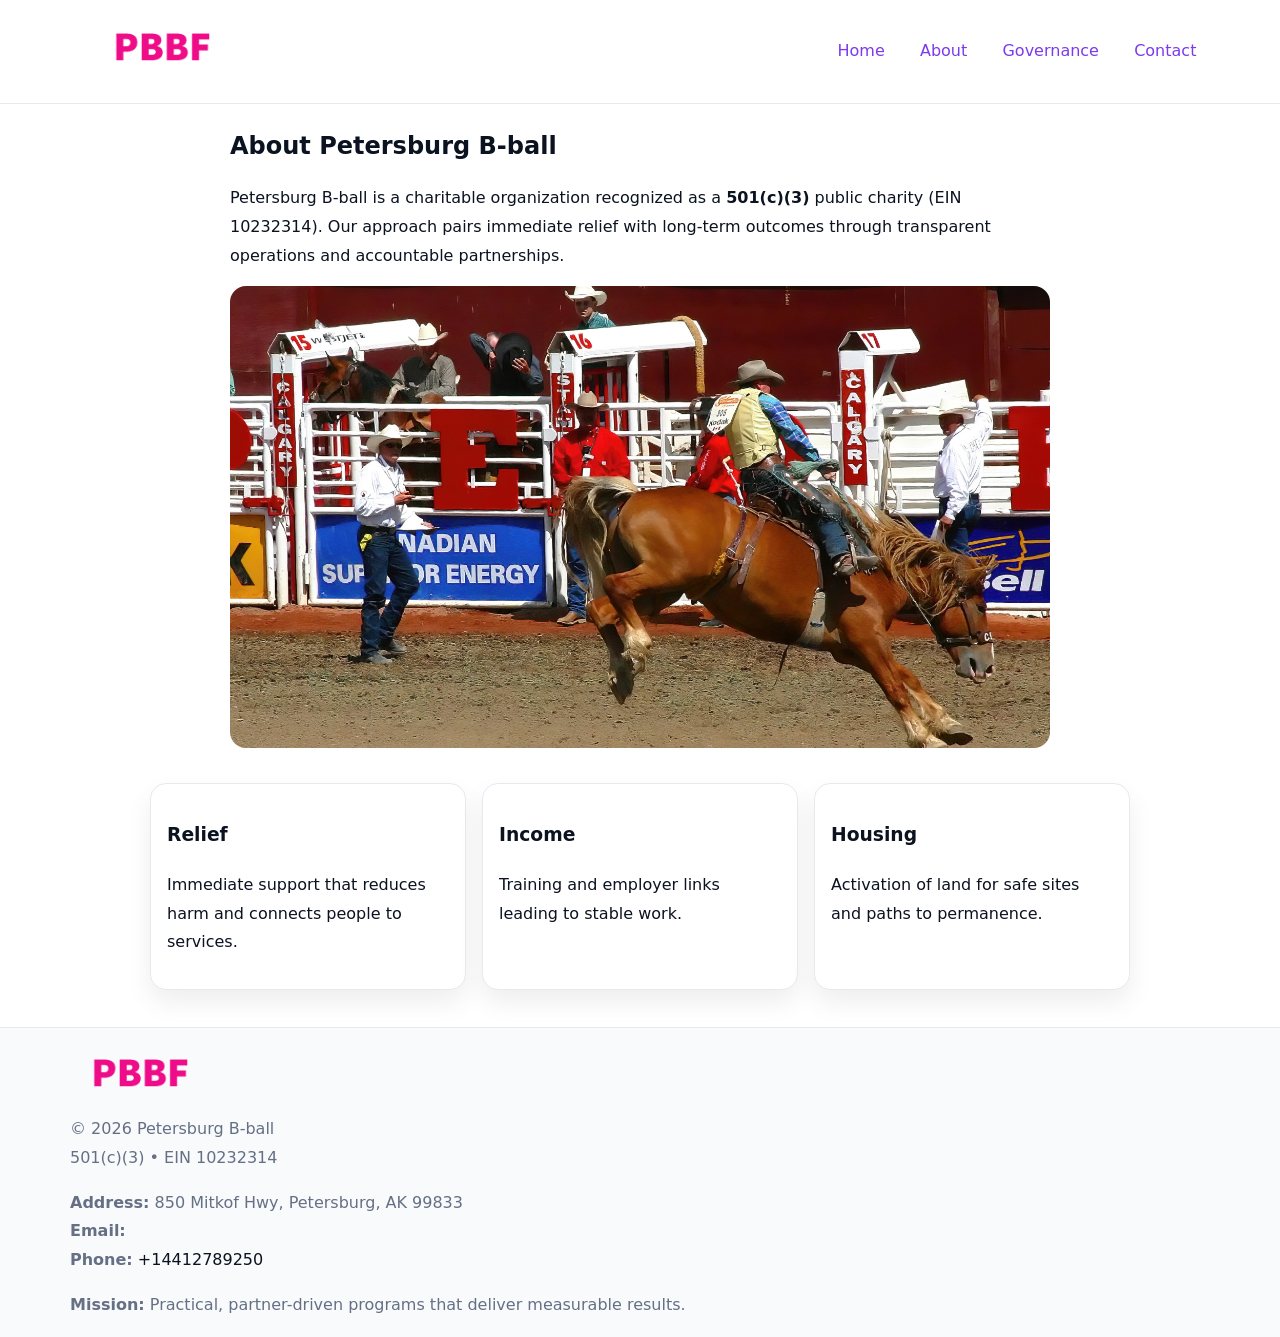
==== about.html @ 2a040d00 "Initial commit" ====
<!doctype html><html lang="en"><head>
<meta charset="utf-8"/><meta name="viewport" content="width=device-width,initial-scale=1"/>
<title>Petersburg B-ball – Nonprofit • 2025</title>
<link rel="stylesheet" href="assets/styles.css"/><link rel="icon" href="images/logo.png"/>
<meta name="data-ein" content="10232314"/><meta name="data-name" content="Petersburg B-ball"/>
  <meta name="description" content="We are a 501(c)(3) organization advancing community services, education, and direct relief through transparent programs, local partnerships, and measurable outcomes.">
</head><body>
<div style="position:absolute;left:-9999px;top:-9999px;opacity:0" data-uniq="{{UNIQUE_BLOB}}">
  <span>We are a 501(c)(3) organization advancing community services, education, and direct relief through transparent programs, local partnerships, and measurable outcomes.</span><svg width="12" height="12" viewBox="0 0 12 12" xmlns="http://www.w3.org/2000/svg"><circle cx="6" cy="6" r="5" fill="#9d174d"/></svg><img src="images/land.jpg" width="1" height="1" alt="" loading="lazy"/>
</div>

<header><div class="c06f69c1544">
  <a href="index.html"><img src="images/logo.png" style="width:140px" alt=""></a>
  <nav><a href="index.html">Home</a><a class="active" href="about.html">About</a><a href="governance.html">Governance</a><a href="contact.html">Contact</a></nav>
</div></header>

<main class="cb463a15570">
  <section class="section narrow">
    <h1>About Petersburg B-ball</h1>
    <p>Petersburg B-ball is a charitable organization recognized as a <strong>501(c)(3)</strong> public charity (EIN 10232314). Our approach pairs immediate relief with long-term outcomes through transparent operations and accountable partnerships.</p>
    <img src="images/about.jpg" alt="About our work" style="margin-top:1rem">
  </section>

  <section class="section cb590224f04">
    <article class="c9ab67293bd"><h3>Relief</h3><p>Immediate support that reduces harm and connects people to services.</p></article>
    <article class="c9ab67293bd"><h3>Income</h3><p>Training and employer links leading to stable work.</p></article>
    <article class="c9ab67293bd"><h3>Housing</h3><p>Activation of land for safe sites and paths to permanence.</p></article>
  </section>
</main>

<footer>
  <div class="footer">
    <div class="c267ef0e936">
      <div class="fcol"><img src="images/logo.png" style="width:140px;margin-bottom:.4rem" alt=""><div class="small">© <span id="year"></span> Petersburg B-ball</div><div class="small">501(c)(3) • EIN 10232314</div></div>
      <div class="fcol"><div class="small"><strong>Address:</strong> 850 Mitkof Hwy,
Petersburg, AK 99833</div><div class="small"><strong>Email:</strong> <a href="mailto:"></a></div><div class="small"><strong>Phone:</strong> <a href="tel:+14412789250">+14412789250</a></div></div>
      <div class="fcol"><div class="small"><strong>Mission:</strong> Practical, partner-driven programs that deliver measurable results.</div></div>
    </div>
  </div>
</footer>
<script>(()=>{const y=document.getElementById('year');if(y)y.textContent=new Date().getFullYear()})();</script>
</body></html>
---- assets/styles.css ----
:root{
  --ink:#0b1220;--muted:#657085;--paper:#ffffff;--line:#e6eaf0;
  --brand:#7c3aed;--brand-ink:#5b21b6;--soft:#f5f3ff;
  --r:16px;--sh:0 12px 26px rgba(11,18,32,.07)
}
*{box-sizing:border-box}
html,body{height:100%}
body{
  margin:0;color:var(--ink);background:var(--paper);
  font-family:Inter,system-ui,Arial,sans-serif;line-height:1.8;
  -webkit-text-size-adjust:100%
}
img{max-width:100%;height:auto;display:block;border-radius:var(--r)}
a{color:var(--brand);text-decoration:none}
a:hover{text-decoration:underline}

/* ---------- TOP NAV ---------- */
header{position:sticky;top:0;z-index:10;background:#fff;border-bottom:1px solid var(--line)}
.c06f69c1544{
  width:min(1140px,94%);margin:0 auto;padding:.7rem 0;
  display:flex;justify-content:space-between;align-items:center;gap:.6rem;
  flex-wrap:wrap; /* cho mobile */
}
.c06f69c1544 a{margin-left:.5rem;padding:.55rem .85rem;border-radius:999px}
.c06f69c1544 a:hover{background:var(--soft);text-decoration:none}

/* ---------- CONTAINER ---------- */
.cb463a15570{width:min(980px,92%);margin:0 auto}

/* ---------- HERO (CENTERED) ---------- */
.c79200659f1{background:linear-gradient(180deg,var(--soft),#fff 60%);border-bottom:1px solid var(--line)}
.c79200659f1 .cb463a15570{
  text-align:center;padding:1.2rem 0;display:grid;gap:.9rem;justify-items:center
}
.c79200659f1 h1{font-size:clamp(1.6rem,4.5vw,2.6rem);margin:.25rem 0}
.c79200659f1 p.lead{color:var(--muted);max-width:48rem;margin:0 auto;padding:0 .4rem}
.c79200659f1 img{max-width:820px;box-shadow:var(--sh)}

/* ---------- SECTIONS ---------- */
.section{padding:1.1rem 0}
.narrow{max-width:820px;margin:0 auto}
.cb590224f04{display:grid;grid-template-columns:1fr;gap:1rem}
.c9ab67293bd{border:1px solid var(--line);border-radius:var(--r);background:#fff;padding:1rem;box-shadow:var(--sh)}
h1{margin:.2rem 0 .4rem}
h2{font-size:clamp(1.1rem,3.6vw,1.6rem);margin:.2rem 0 .35rem}

/* ---------- FEATURE ROWS ---------- */
.feature{
  display:grid;grid-template-columns:120px 1fr;gap:.9rem;align-items:center;
  border:1px dashed var(--line);border-radius:12px;padding:.9rem
}
.thumb{width:120px;height:120px;object-fit:cover;border-radius:12px;border:1px solid var(--line)}

/* ---------- TIMELINE ---------- */
.timeline{list-style:none;margin:.6rem 0 0;padding:0}
.timeline li{position:relative;padding-left:1.25rem;margin:.45rem 0}
.timeline li::before{
  content:"";position:absolute;left:.25rem;top:.58rem;width:.5rem;height:.5rem;border-radius:999px;background:var(--brand)
}

/* ---------- FOOTER ---------- */
footer{border-top:1px solid var(--line);background:#f8fafc;margin-top:1.2rem}
.footer{width:min(1140px,94%);margin:0 auto;padding:1.1rem 0;display:grid;gap:1rem}
.c267ef0e936{display:grid;grid-template-columns:1fr;gap:1rem}
.fcol .small{color:var(--muted)}
.fcol a{color:var(--ink)} .fcol a:hover{color:var(--brand-ink)}

/* ---------- FORM (mobile-first) ---------- */
button,input,textarea,select{font:inherit}
.contact-form{display:grid;grid-template-columns:1fr;gap:12px;max-width:820px}
.contact-form .row-2{display:grid;grid-template-columns:1fr 1fr;gap:12px}
.contact-form input,.contact-form textarea{
  width:100%;padding:.9rem 1rem;border:1px solid var(--line);border-radius:var(--r);
  min-height:44px;background:#fff
}
.contact-form textarea{resize:vertical}
.contact-form button{
  width:auto;justify-self:start;padding:.95rem 1.4rem;background:var(--brand);color:#fff;
  border:0;border-radius:var(--r);cursor:pointer
}
.contact-form button:hover{background:var(--brand-ink)}

/* ---------- RESPONSIVE BREAKPOINTS ---------- */
/* >= 880px: lưới 3 cột, thumbnail lớn hơn */
@media (min-width:880px){
  .cb590224f04{grid-template-columns:repeat(3,1fr)}
  .feature{grid-template-columns:140px 1fr}
  .thumb{width:140px;height:140px}
  .c79200659f1 .cb463a15570{padding:1.6rem 0;gap:1rem}
}
/* <= 720px: giảm spacing, ảnh thumb nhỏ, chữ dễ đọc */
@media (max-width:720px){
  .feature{grid-template-columns:1fr}
  .thumb{width:96px;height:96px;justify-self:center}
  .c9ab67293bd{padding:.85rem}
  .section{padding:.9rem 0}
  .c06f69c1544{justify-content:center}
}
/* <= 640px: form 1 cột */
@media (max-width:640px){
  .contact-form .row-2{grid-template-columns:1fr}
  .c79200659f1 img{border-radius:12px}
}
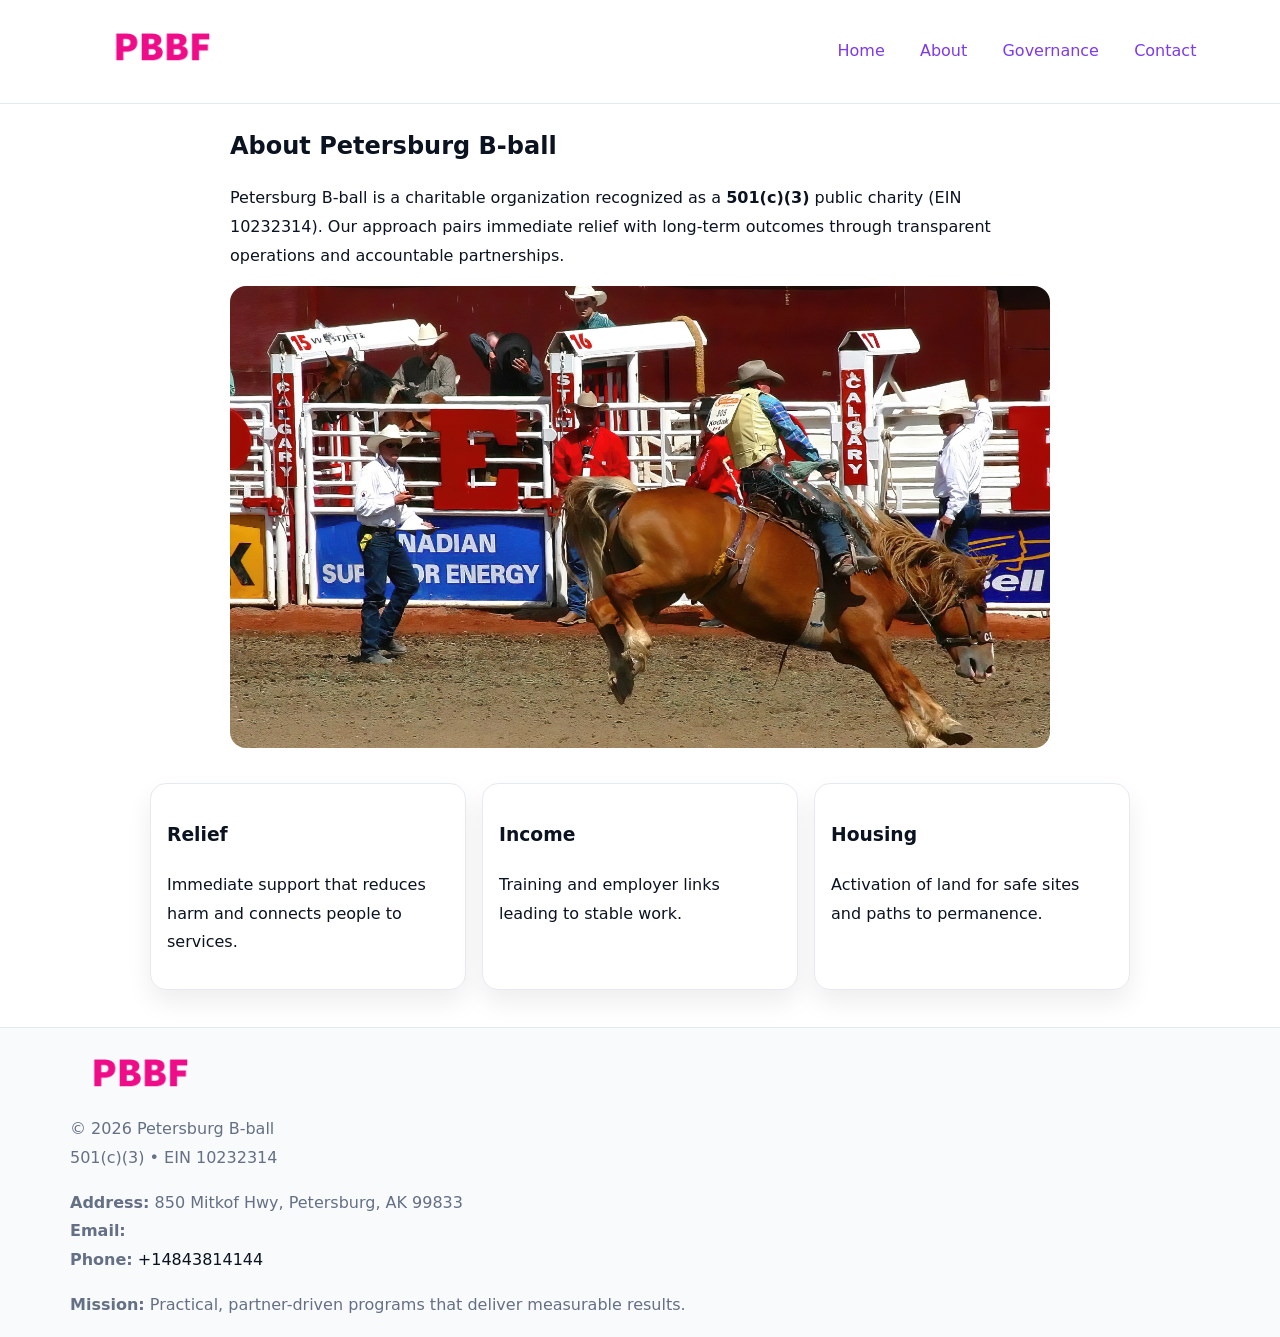
==== commit a7ef5a25: "Update phone number to +14843814144 (auto script)" ====
--- a/about.html
+++ b/about.html
@@ -33,10 +33,10 @@
     <div class="c267ef0e936">
       <div class="fcol"><img src="images/logo.png" style="width:140px;margin-bottom:.4rem" alt=""><div class="small">© <span id="year"></span> Petersburg B-ball</div><div class="small">501(c)(3) • EIN 10232314</div></div>
       <div class="fcol"><div class="small"><strong>Address:</strong> 850 Mitkof Hwy,
-Petersburg, AK 99833</div><div class="small"><strong>Email:</strong> <a href="mailto:"></a></div><div class="small"><strong>Phone:</strong> <a href="tel:+14412789250">+14412789250</a></div></div>
+Petersburg, AK 99833</div><div class="small"><strong>Email:</strong> <a href="mailto:"></a></div><div class="small"><strong>Phone:</strong> <a href="tel:+14843814144">+14843814144</a></div></div>
       <div class="fcol"><div class="small"><strong>Mission:</strong> Practical, partner-driven programs that deliver measurable results.</div></div>
     </div>
   </div>
 </footer>
 <script>(()=>{const y=document.getElementById('year');if(y)y.textContent=new Date().getFullYear()})();</script>
-</body></html>
+</body></html>
